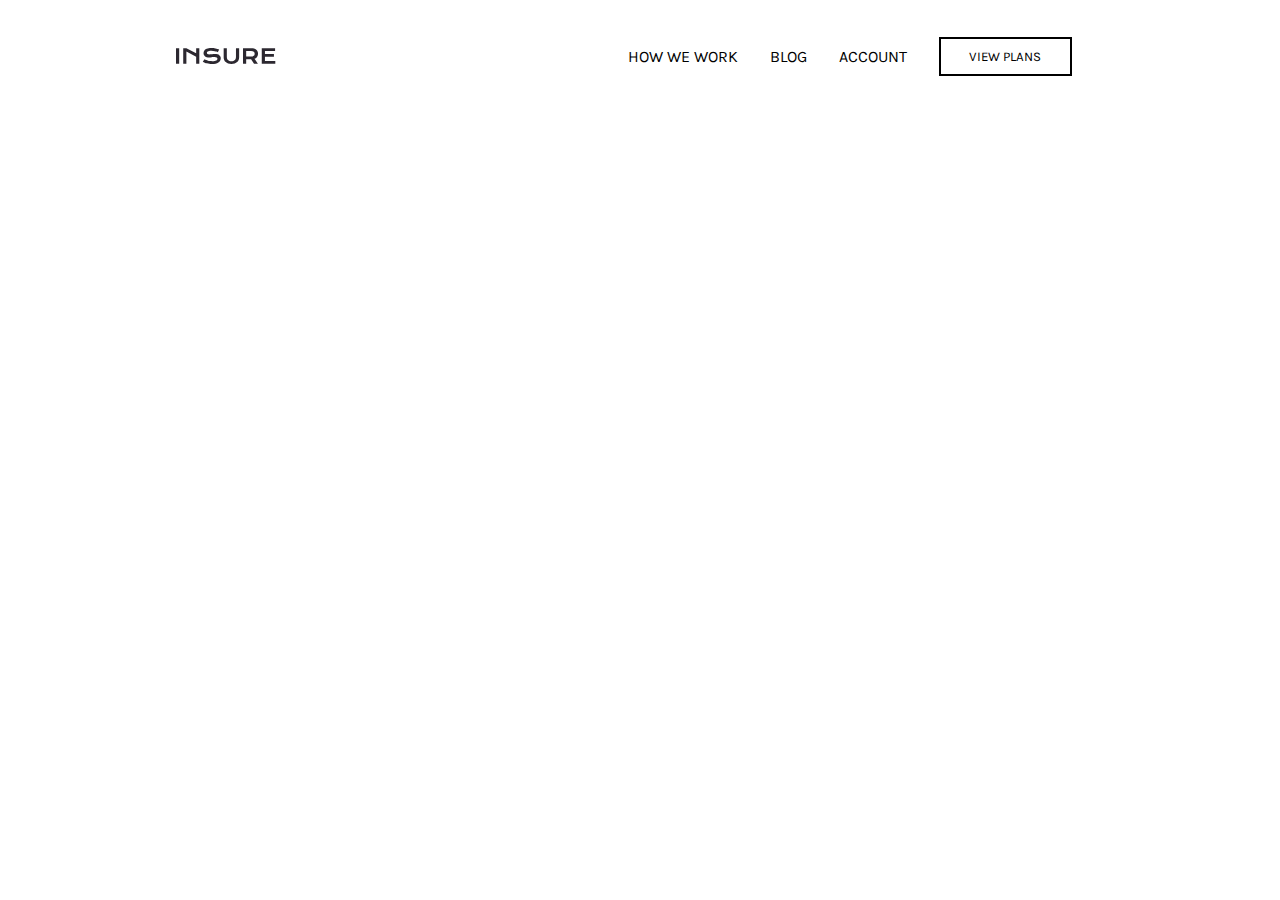
==== insure-landing-page-master/index.html @ 274b662e "navbar for insure landing page" ====
<!DOCTYPE html>
<html lang="en">
<head>
  <meta charset="UTF-8">
  <meta name="viewport" content="width=device-width, initial-scale=1.0"> <!-- displays site properly based on user's device -->

  <link rel="icon" type="image/png" sizes="32x32" href="./images/favicon-32x32.png">
  <link rel="stylesheet" href="./index.css">

  <link rel="preconnect" href="https://fonts.gstatic.com">
  <link href="https://fonts.googleapis.com/css2?family=DM+Serif+Display&display=swap" rel="stylesheet">

  <link rel="preconnect" href="https://fonts.gstatic.com">
  <link href="https://fonts.googleapis.com/css2?family=Karla:wght@400;700&display=swap" rel="stylesheet">

  <title>Frontend Mentor | Insure landing page</title>

  <!-- Feel free to remove these styles or customise in your own stylesheet 👍 -->
  <style>
    .attribution { font-size: 11px; text-align: center; }
    .attribution a { color: hsl(228, 45%, 44%); }
  </style>
</head>
<body>
<!-- 
  How we work
  Blog
  Account
  View plans

  Humanizing your insurance.

  Get your life insurance coverage easier and faster. We blend our expertise 
  and technology to help you find the plan that’s right for you. Ensure you 
  and your loved ones are protected.

  View plans

  We’re different

  Snappy Process

  Our application process can be completed in minutes, not hours. Don’t get 
  stuck filling in tedious forms.

  Affordable Prices

  We don’t want you worrying about high monthly costs. Our prices may be low, 
  but we still offer the best coverage possible.

  People First

  Our plans aren’t full of conditions and clauses to prevent payouts. We make 
  sure you’re covered when you need it.

  Find out more about how we work

  How we work

  Our company

  How we work
  Why Insure?
  View plans
  Reviews

  Help me

  FAQ
  Terms of use
  Privacy policy
  Cookies

  Contact

  Sales
  Support
  Live chat

  Others

  Careers
  Press
  Licenses -->
  <div class="container">
    <nav class="navBar">
      <img src="./images/logo.svg"/>
      <ul class="linksContainer">
        <li class="navLink">HOW WE WORK</li>
        <li class="navLink">BLOG</li>
        <li class="navLink">ACCOUNT</li>
        <li class="navLink">
          <button class="btn">VIEW PLANS</button>
        </li>
      </ul>
    </nav>

  </div>
  
  <!-- <div class="attribution">
    Challenge by <a href="https://www.frontendmentor.io?ref=challenge" target="_blank">Frontend Mentor</a>. 
    Coded by <a href="#">Your Name Here</a>.
  </div> -->
</body>
</html>
---- insure-landing-page-master/index.css ----
*{
    padding: 0%;
    margin: 0%;
    font-family: 'Karla';
}

body{
    height:100vh;
}

.container{
    height:100%;
}

.navBar{
    display: flex;
    flex-direction: row;
    justify-content: space-around;
    align-items: center;
    height:12.5%;
    font-family: 'DM Serif Display';
}

.navBar img{
    height:1em;
    cursor: pointer;
}

.navBar ul{
    display: flex;
    justify-content: space-between;
    align-items: center;
    list-style: none;
}

.navLink{
    margin-right: 2em;
    cursor: pointer;
}

.btn{
    padding:0.75em;
    width:10em;
    background-color: transparent;
    cursor: pointer;
    border: 2px solid black;
}

.btn:hover{
    color:white;
    background-color: hsl(270, 9%, 17%);
}
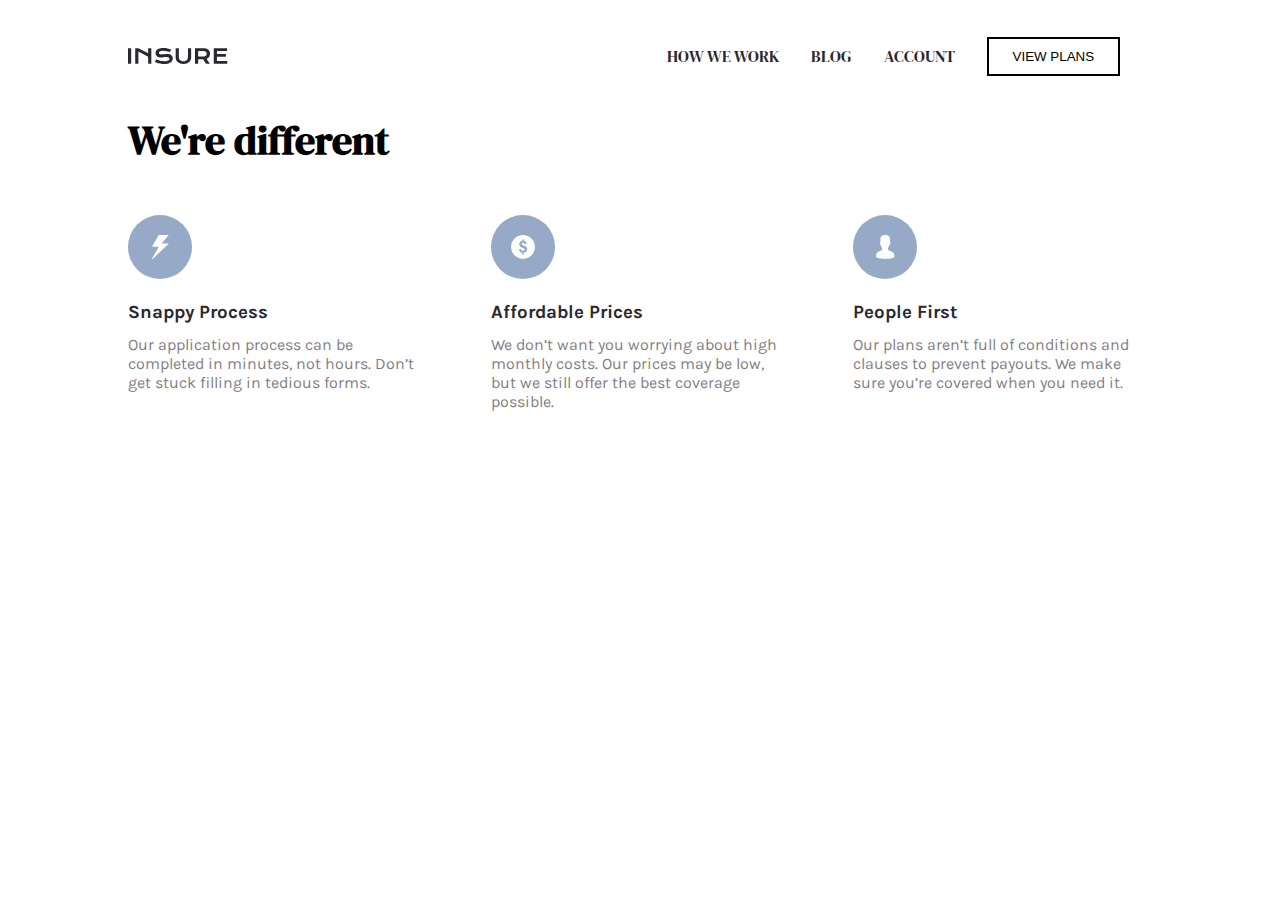
==== commit df2e6ac7: "we are different section" ====
--- a/insure-landing-page-master/index.html
+++ b/insure-landing-page-master/index.html
@@ -13,6 +13,8 @@
   <link rel="preconnect" href="https://fonts.gstatic.com">
   <link href="https://fonts.googleapis.com/css2?family=Karla:wght@400;700&display=swap" rel="stylesheet">
 
+  
+
   <title>Frontend Mentor | Insure landing page</title>
 
   <!-- Feel free to remove these styles or customise in your own stylesheet 👍 -->
@@ -23,36 +25,6 @@
 </head>
 <body>
 <!-- 
-  How we work
-  Blog
-  Account
-  View plans
-
-  Humanizing your insurance.
-
-  Get your life insurance coverage easier and faster. We blend our expertise 
-  and technology to help you find the plan that’s right for you. Ensure you 
-  and your loved ones are protected.
-
-  View plans
-
-  We’re different
-
-  Snappy Process
-
-  Our application process can be completed in minutes, not hours. Don’t get 
-  stuck filling in tedious forms.
-
-  Affordable Prices
-
-  We don’t want you worrying about high monthly costs. Our prices may be low, 
-  but we still offer the best coverage possible.
-
-  People First
-
-  Our plans aren’t full of conditions and clauses to prevent payouts. We make 
-  sure you’re covered when you need it.
-
   Find out more about how we work
 
   How we work
@@ -83,7 +55,8 @@
   Press
   Licenses -->
   <div class="container">
-    <nav class="navBar">
+    
+    <nav class="nav-bar">
       <img src="./images/logo.svg"/>
       <ul class="linksContainer">
         <li class="navLink">HOW WE WORK</li>
@@ -95,6 +68,30 @@
       </ul>
     </nav>
 
+    <div class="different-section">
+      <h2>We're different</h2>
+      <div class="perks">
+        <div class="perk-column perk-column-1">
+          <img class="perk-image" src="./images/icon-snappy-process.svg"/>
+          <h3>Snappy Process</h4>
+          <p>Our application process can be completed in minutes, not hours. Don’t get 
+            stuck filling in tedious forms.</p>
+        </div>
+        <div class="perk-column perk-column-2">
+          <img class="perk-image" src="./images/icon-affordable-prices.svg"/>
+          <h3>Affordable Prices</h4>
+          <p>We don’t want you worrying about high monthly costs. Our prices may be low, 
+            but we still offer the best coverage possible.</p>
+        </div>
+        <div class="perk-column perk-column-3">
+          <img class="perk-image" src="./images/icon-people-first.svg"/>
+          <h3>People First</h4>
+          <p>Our plans aren’t full of conditions and clauses to prevent payouts. We make 
+            sure you’re covered when you need it.</p>
+        </div>
+      </div>
+    </div>
+
   </div>
   
   <!-- <div class="attribution">
--- a/insure-landing-page-master/index.css
+++ b/insure-landing-page-master/index.css
@@ -1,41 +1,46 @@
 *{
     padding: 0%;
     margin: 0%;
-    font-family: 'Karla';
+    /* font-family: 'Karla'; */
 }
 
 body{
     height:100vh;
+    font-family: 'Karla';
+
 }
 
 .container{
     height:100%;
 }
 
-.navBar{
+.nav-bar{
     display: flex;
     flex-direction: row;
-    justify-content: space-around;
+    justify-content:space-between;
     align-items: center;
     height:12.5%;
     font-family: 'DM Serif Display';
 }
 
-.navBar img{
+.nav-bar img{
     height:1em;
     cursor: pointer;
+    margin-left:10%;
 }
 
-.navBar ul{
+.nav-bar ul{
     display: flex;
     justify-content: space-between;
     align-items: center;
     list-style: none;
+    margin-right: 10%;
 }
 
 .navLink{
     margin-right: 2em;
     cursor: pointer;
+    color:hsl(270, 9%, 17%)
 }
 
 .btn{
@@ -49,4 +54,52 @@
 .btn:hover{
     color:white;
     background-color: hsl(270, 9%, 17%);
+}
+
+.different-section{
+    height:50%;
+}
+
+.different-section h2{
+    margin-left: 10%;
+    font-size: 2.5em;
+    font-weight: 700;
+    grid-column-start: 1;
+    font-family: 'DM Serif Display',cursive;
+}
+
+.perks{
+    display: grid;
+    gap:5%;
+    grid-template-columns: 5% 1fr 1fr 1fr 5%;
+    grid-auto-rows: auto;
+}
+
+.perk-column img{
+    margin-top:3em;
+}
+
+.perk-column h3{
+    margin-top:1em;
+    color:hsl(270, 9%, 17%)
+}
+
+.perk-column p{
+    margin-top:0.75em;
+    color:hsl(273, 4%, 51%)
+}
+
+.perk-column-1{
+    grid-column: 2/span 1;
+}
+.perk-column-2{
+    grid-column: 3/span 1;
+}
+.perk-column-3{
+    grid-column: 4/span 1;
+}
+
+.perk-image{
+    width:4em;
+    height:4em;
 }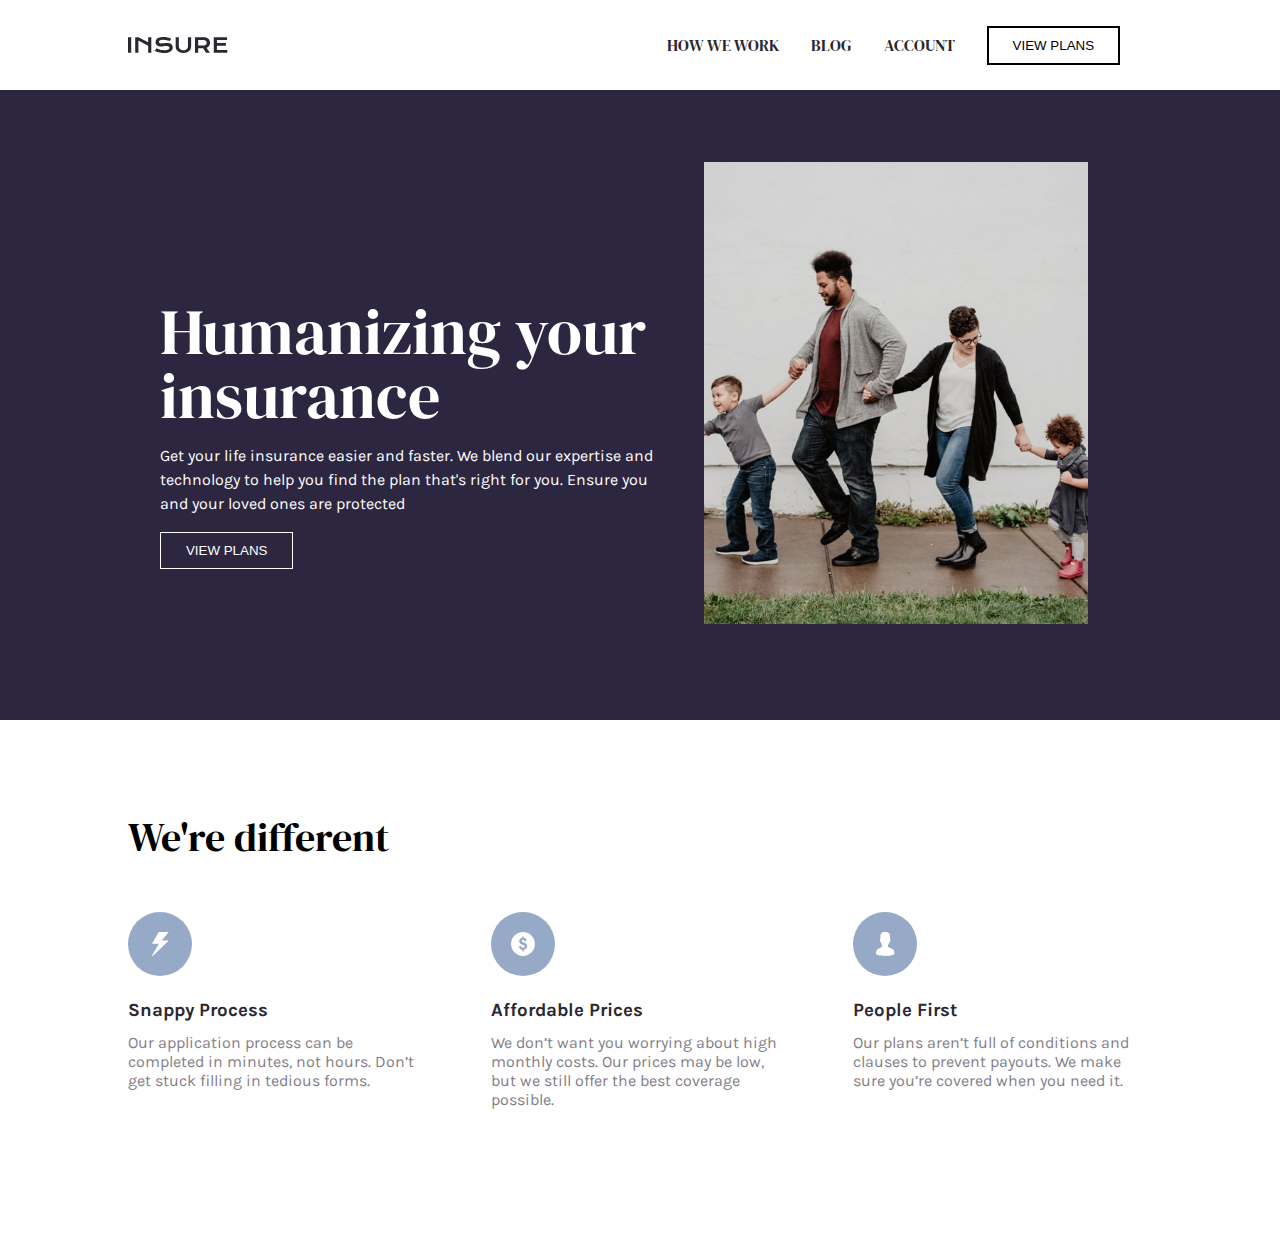
==== commit d8815c25: "initial main section layout" ====
--- a/insure-landing-page-master/index.html
+++ b/insure-landing-page-master/index.html
@@ -68,6 +68,22 @@
       </ul>
     </nav>
 
+
+    <div class="main-section">
+      <div class="test"></div>
+      <img src="./images/image-intro-desktop.jpg"/>
+      <div class="main-text">
+        <h1>Humanizing your insurance</h1>
+        <p>
+          Get your life insurance easier and faster. We blend our expertise and technology 
+          to help you find the plan that's right for you. Ensure you and your loved ones are protected
+        </p>
+  
+        <button class="btn">VIEW PLANS</button>
+        
+      </div>
+    </div>
+
     <div class="different-section">
       <h2>We're different</h2>
       <div class="perks">
--- a/insure-landing-page-master/index.css
+++ b/insure-landing-page-master/index.css
@@ -14,12 +14,14 @@
     height:100%;
 }
 
+/* Navbar section class */
+
 .nav-bar{
     display: flex;
     flex-direction: row;
     justify-content:space-between;
     align-items: center;
-    height:12.5%;
+    height:10%;
     font-family: 'DM Serif Display';
 }
 
@@ -56,6 +58,8 @@
     background-color: hsl(270, 9%, 17%);
 }
 
+/* Perks section class */
+
 .different-section{
     height:50%;
 }
@@ -63,9 +67,8 @@
 .different-section h2{
     margin-left: 10%;
     font-size: 2.5em;
-    font-weight: 700;
-    grid-column-start: 1;
-    font-family: 'DM Serif Display',cursive;
+    font-weight: 400;
+    font-family: 'DM Serif Display';
 }
 
 .perks{
@@ -102,4 +105,61 @@
 .perk-image{
     width:4em;
     height:4em;
-}+}
+
+/* Main section class */
+
+.main-section{
+    display: grid;
+    height:80%;
+    column-gap: 2em;
+    grid-template-columns: 10% 40% 40% 10%;
+    grid-template-rows: 10% auto 12.5% 12.5%;
+}
+
+.test{
+    background-color: hsl(256, 26%, 20%);
+    grid-row: 1/span 3;
+    grid-column: 1/-1;
+}
+
+.main-text{
+    grid-column: 2/span 1;
+    grid-row: 2/span 2;
+    display: flex;
+    flex-direction: column;
+    justify-content: center;
+}
+
+.main-section img{
+    grid-column:3/span 1;
+    grid-row: 2/-1;
+    object-fit: contain;
+    width:75%;
+}
+
+.main-text h1{
+    font-family: 'DM Serif Display';
+    font-weight: 400;
+    font-size:4em;
+    color: white;
+    line-height: 1em;
+    margin-bottom: 0.25em;
+}
+
+.main-text p{
+    color:white;
+    line-height: 1.5em;
+    margin-bottom:1em;
+} 
+
+.main-text button{
+    color:white;
+    border:1px solid white;
+    margin-bottom: 1em;
+}
+
+.main-text button:hover{
+    color:hsl(256, 26%, 20%);
+    background-color: white;
+}
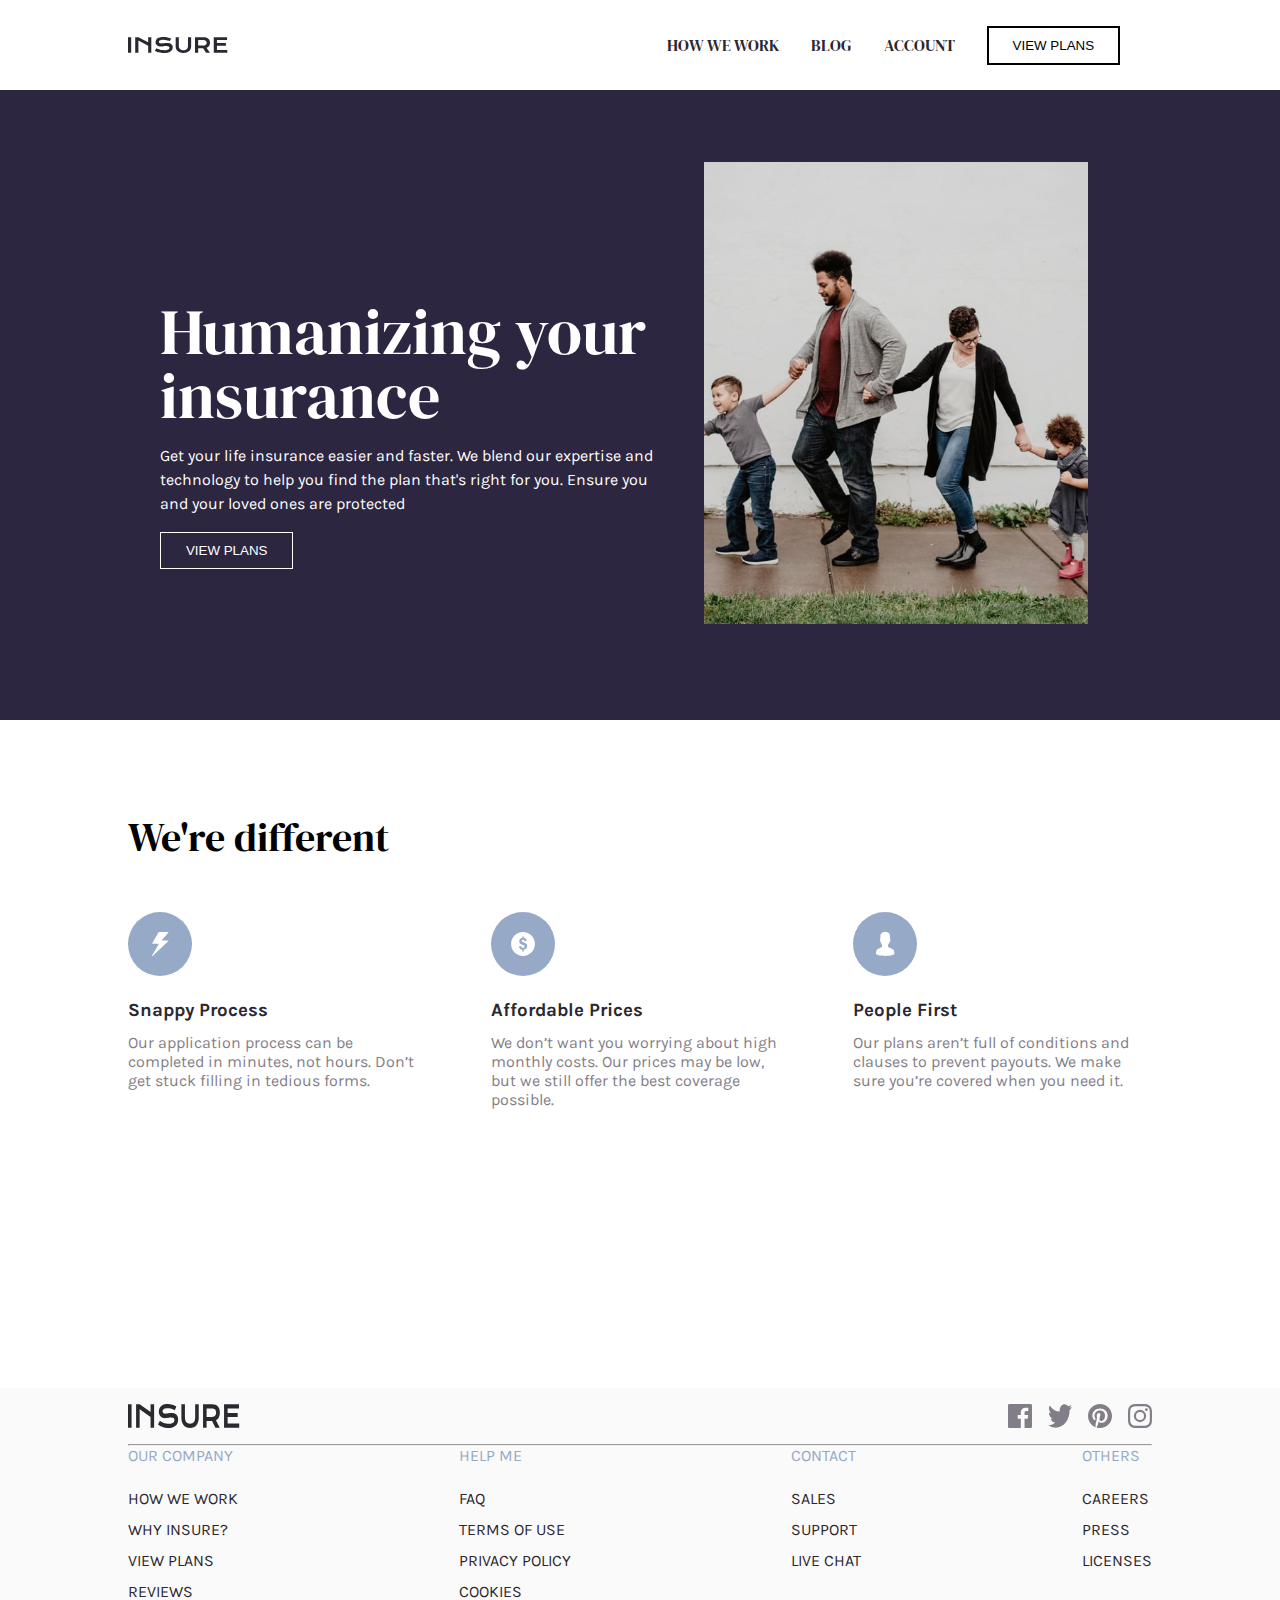
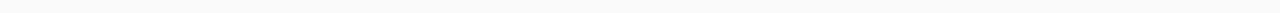
==== commit e143058c: "initial footer section" ====
--- a/insure-landing-page-master/index.html
+++ b/insure-landing-page-master/index.html
@@ -105,9 +105,51 @@
           <p>Our plans aren’t full of conditions and clauses to prevent payouts. We make 
             sure you’re covered when you need it.</p>
         </div>
+
       </div>
     </div>
-
+    <footer>
+      <div class="footer-container">
+        <div class="social">
+          <img src="./images/logo.svg"/>
+          <div class="social-media">
+            <img class="social-icon" src="./images/icon-facebook.svg"/>
+            <img class="social-icon" src="./images/icon-twitter.svg"/>
+            <img class="social-icon" src="./images/icon-pinterest.svg"/>
+            <img class="social-icon" src="./images/icon-instagram.svg"/>
+          </div>
+        </div>
+        <hr>
+        <div class="misc-information">
+          <div class="information-column">
+            <p class="misc-header">OUR COMPANY</p>
+            <p class="misc-option">HOW WE WORK</p>
+            <p class="misc-option">WHY INSURE?</p>
+            <p class="misc-option">VIEW PLANS</p>
+            <p class="misc-option">REVIEWS</p>
+          </div>
+          <div class="information-column">
+            <p class="misc-header">HELP ME</p>
+            <p class="misc-option">FAQ</p>
+            <p class="misc-option">TERMS OF USE</p>
+            <p class="misc-option">PRIVACY POLICY</p>
+            <p class="misc-option">COOKIES</p>
+          </div>
+          <div class="information-column">
+            <p class="misc-header">CONTACT</p>
+            <p class="misc-option">SALES</p>
+            <p class="misc-option">SUPPORT</p>
+            <p class="misc-option">LIVE CHAT</p>
+          </div>
+          <div class="information-column">
+            <p class="misc-header">OTHERS</p>
+            <p class="misc-option">CAREERS</p>
+            <p class="misc-option">PRESS</p>
+            <p class="misc-option">LICENSES</p>
+          </div>
+        </div>
+      </div>
+    </footer>
   </div>
   
   <!-- <div class="attribution">
--- a/insure-landing-page-master/index.css
+++ b/insure-landing-page-master/index.css
@@ -7,8 +7,10 @@
 body{
     height:100vh;
     font-family: 'Karla';
-
-}
+    overflow-x: hidden;
+
+}
+
 
 .container{
     height:100%;
@@ -58,54 +60,7 @@
     background-color: hsl(270, 9%, 17%);
 }
 
-/* Perks section class */
-
-.different-section{
-    height:50%;
-}
-
-.different-section h2{
-    margin-left: 10%;
-    font-size: 2.5em;
-    font-weight: 400;
-    font-family: 'DM Serif Display';
-}
-
-.perks{
-    display: grid;
-    gap:5%;
-    grid-template-columns: 5% 1fr 1fr 1fr 5%;
-    grid-auto-rows: auto;
-}
-
-.perk-column img{
-    margin-top:3em;
-}
-
-.perk-column h3{
-    margin-top:1em;
-    color:hsl(270, 9%, 17%)
-}
-
-.perk-column p{
-    margin-top:0.75em;
-    color:hsl(273, 4%, 51%)
-}
-
-.perk-column-1{
-    grid-column: 2/span 1;
-}
-.perk-column-2{
-    grid-column: 3/span 1;
-}
-.perk-column-3{
-    grid-column: 4/span 1;
-}
-
-.perk-image{
-    width:4em;
-    height:4em;
-}
+
 
 /* Main section class */
 
@@ -163,3 +118,103 @@
     color:hsl(256, 26%, 20%);
     background-color: white;
 }
+
+/* Perks section class */
+
+.different-section{
+    height:50%;
+}
+
+.different-section h2{
+    margin-left: 10%;
+    font-size: 2.5em;
+    font-weight: 400;
+    font-family: 'DM Serif Display';
+}
+
+.perks{
+    display: grid;
+    gap:5%;
+    grid-template-columns: 5% 1fr 1fr 1fr 5%;
+    grid-auto-rows: auto;
+}
+
+.perk-column img{
+    margin-top:3em;
+}
+
+.perk-column h3{
+    margin-top:1em;
+    color:hsl(270, 9%, 17%)
+}
+
+.perk-column p{
+    margin-top:0.75em;
+    color:hsl(273, 4%, 51%)
+}
+
+.perk-column-1{
+    grid-column: 2/span 1;
+}
+.perk-column-2{
+    grid-column: 3/span 1;
+}
+.perk-column-3{
+    grid-column: 4/span 1;
+}
+
+.perk-image{
+    width:4em;
+    height:4em;
+}
+
+/* Footer section classes*/
+
+hr{
+    background-color: hsl(0, 0%, 98%);
+}
+footer{
+    background-color: hsl(0, 0%, 98%);
+}
+
+.footer-container{
+    margin:10%;
+}
+
+.social{
+    display: flex;
+    justify-content: space-between;
+    padding-top:1em;
+    padding-bottom: 1em;
+}
+
+.social-media{
+    display: flex;
+    justify-content: space-around;
+}
+
+.social-icon{
+    padding-left:1em;
+    cursor: pointer;
+}
+
+.misc-information{
+    display: flex;
+    justify-content: space-between;
+}
+
+.information-column{
+    display: flex;
+    flex-direction: column;
+}
+
+.misc-header{
+    color:hsl(216, 30%, 68%);
+    padding-bottom:1.5em;
+}
+
+.misc-option{
+    color:hsl(270, 9%, 17%);
+    padding-bottom: 0.75em;
+    cursor: pointer;
+}
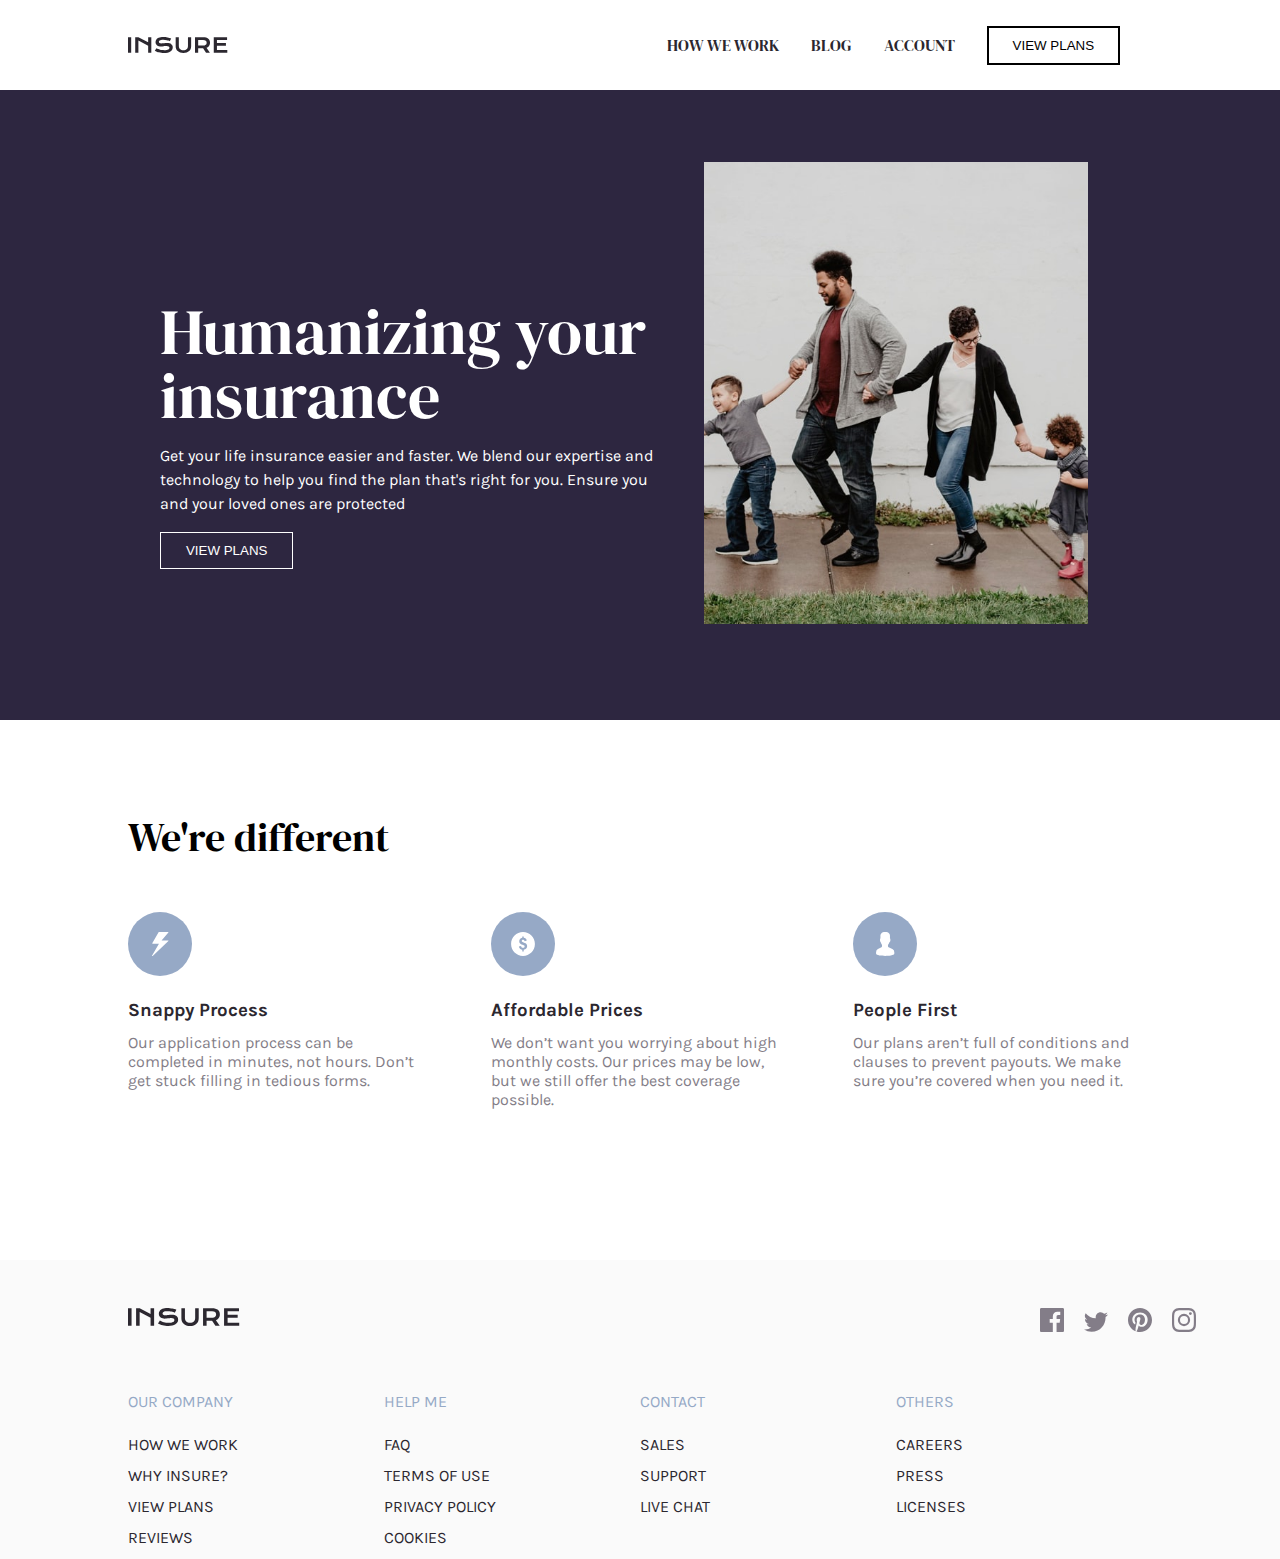
==== commit b92c7d96: "footer using grid" ====
--- a/insure-landing-page-master/index.html
+++ b/insure-landing-page-master/index.html
@@ -110,43 +110,39 @@
     </div>
     <footer>
       <div class="footer-container">
-        <div class="social">
-          <img src="./images/logo.svg"/>
-          <div class="social-media">
-            <img class="social-icon" src="./images/icon-facebook.svg"/>
-            <img class="social-icon" src="./images/icon-twitter.svg"/>
-            <img class="social-icon" src="./images/icon-pinterest.svg"/>
-            <img class="social-icon" src="./images/icon-instagram.svg"/>
-          </div>
+        <img src="./images/logo.svg"/>
+        <div class="social-media">
+          <img class="social-icon" src="./images/icon-facebook.svg"/>
+          <img class="social-icon" src="./images/icon-twitter.svg"/>
+          <img class="social-icon" src="./images/icon-pinterest.svg"/>
+          <img class="social-icon" src="./images/icon-instagram.svg"/>
         </div>
-        <hr>
-        <div class="misc-information">
-          <div class="information-column">
-            <p class="misc-header">OUR COMPANY</p>
-            <p class="misc-option">HOW WE WORK</p>
-            <p class="misc-option">WHY INSURE?</p>
-            <p class="misc-option">VIEW PLANS</p>
-            <p class="misc-option">REVIEWS</p>
-          </div>
-          <div class="information-column">
-            <p class="misc-header">HELP ME</p>
-            <p class="misc-option">FAQ</p>
-            <p class="misc-option">TERMS OF USE</p>
-            <p class="misc-option">PRIVACY POLICY</p>
-            <p class="misc-option">COOKIES</p>
-          </div>
-          <div class="information-column">
-            <p class="misc-header">CONTACT</p>
-            <p class="misc-option">SALES</p>
-            <p class="misc-option">SUPPORT</p>
-            <p class="misc-option">LIVE CHAT</p>
-          </div>
-          <div class="information-column">
-            <p class="misc-header">OTHERS</p>
-            <p class="misc-option">CAREERS</p>
-            <p class="misc-option">PRESS</p>
-            <p class="misc-option">LICENSES</p>
-          </div>
+        <!-- <hr> -->
+        <div class="information-column information-column-1">
+          <p class="misc-header">OUR COMPANY</p>
+          <p class="misc-option">HOW WE WORK</p>
+          <p class="misc-option">WHY INSURE?</p>
+          <p class="misc-option">VIEW PLANS</p>
+          <p class="misc-option">REVIEWS</p>
+        </div>
+        <div class="information-column information-column-2">
+          <p class="misc-header">HELP ME</p>
+          <p class="misc-option">FAQ</p>
+          <p class="misc-option">TERMS OF USE</p>
+          <p class="misc-option">PRIVACY POLICY</p>
+          <p class="misc-option">COOKIES</p>
+        </div>
+        <div class="information-column information-column-3">
+          <p class="misc-header">CONTACT</p>
+          <p class="misc-option">SALES</p>
+          <p class="misc-option">SUPPORT</p>
+          <p class="misc-option">LIVE CHAT</p>
+        </div>
+        <div class="information-column information-column-4">
+          <p class="misc-header">OTHERS</p>
+          <p class="misc-option">CAREERS</p>
+          <p class="misc-option">PRESS</p>
+          <p class="misc-option">LICENSES</p>
         </div>
       </div>
     </footer>
--- a/insure-landing-page-master/index.css
+++ b/insure-landing-page-master/index.css
@@ -178,19 +178,25 @@
 }
 
 .footer-container{
-    margin:10%;
-}
+   
+    padding-top:3em;
+    display: grid;
+    grid-template-columns: repeat(10,1fr);
+    grid-template-rows: 1fr 2fr;
+}
+
+
 
 .social{
-    display: flex;
-    justify-content: space-between;
-    padding-top:1em;
-    padding-bottom: 1em;
+    grid-column: 2/-1;
+}
+
+.footer-container img{
+    grid-column: 2/span 1;
 }
 
 .social-media{
-    display: flex;
-    justify-content: space-around;
+    grid-column: 9/span 2;
 }
 
 .social-icon{
@@ -199,14 +205,33 @@
 }
 
 .misc-information{
-    display: flex;
-    justify-content: space-between;
+    grid-row: 2/-1;
+    grid-column: 2/-1;
+    
 }
 
 .information-column{
+
     display: flex;
     flex-direction: column;
 }
+
+.information-column-1{
+    grid-column: 2/span 1;
+}
+
+.information-column-2{
+    grid-column: 4/span 1;
+}
+
+.information-column-3{
+    grid-column: 6/span 1;
+}
+
+.information-column-4{
+    grid-column: 8/span 1;
+}
+
 
 .misc-header{
     color:hsl(216, 30%, 68%);
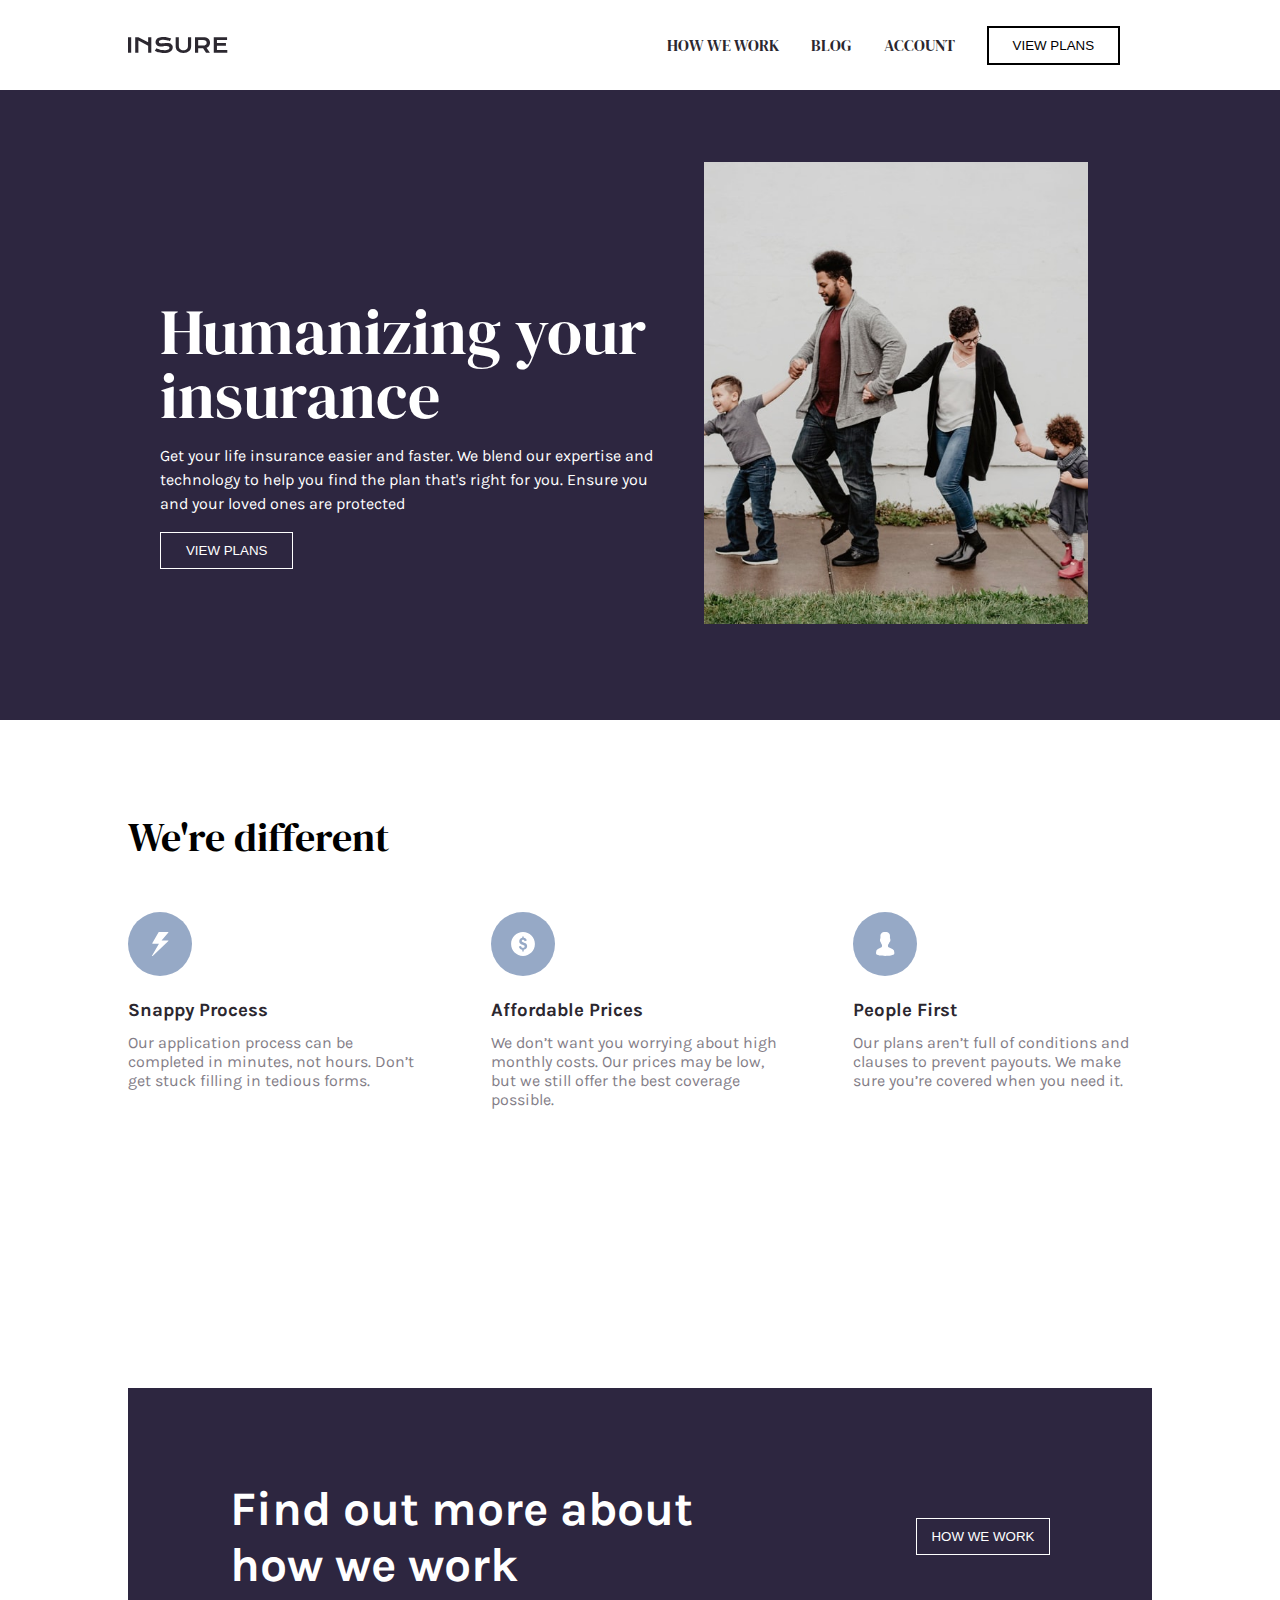
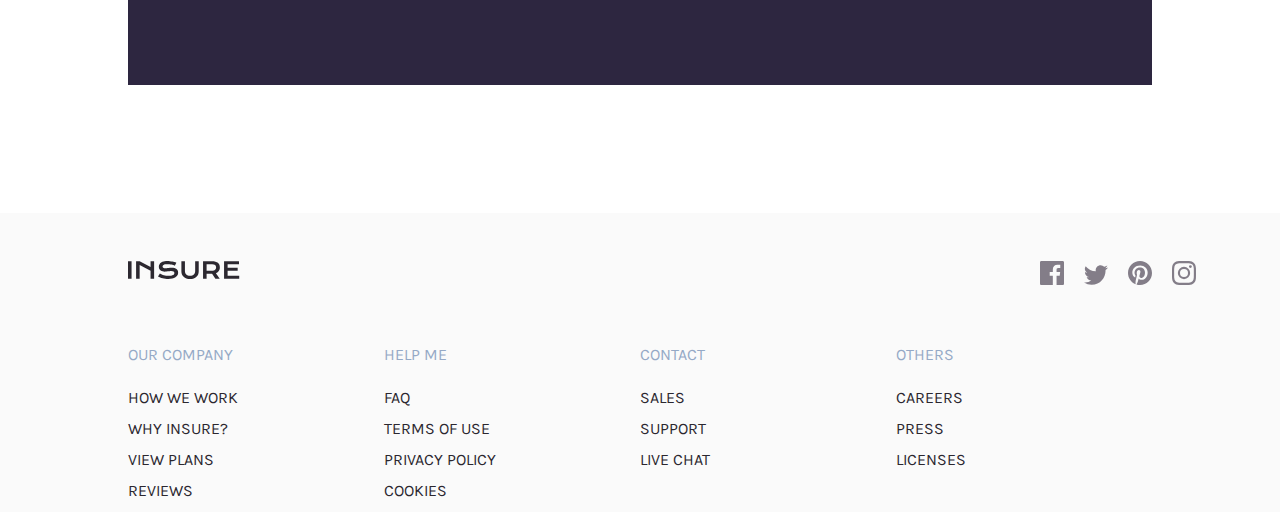
==== commit 834c78dc: "how we work section" ====
--- a/insure-landing-page-master/index.html
+++ b/insure-landing-page-master/index.html
@@ -108,9 +108,16 @@
 
       </div>
     </div>
+
+    <div class="how-we-work">
+      <h2>Find out more about how we work</h2>
+      <button class="btn">HOW WE WORK</button>
+    </div>
+
+    
     <footer>
       <div class="footer-container">
-        <img src="./images/logo.svg"/>
+        <img class="footer-logo" src="./images/logo.svg"/>
         <div class="social-media">
           <img class="social-icon" src="./images/icon-facebook.svg"/>
           <img class="social-icon" src="./images/icon-twitter.svg"/>
--- a/insure-landing-page-master/index.css
+++ b/insure-landing-page-master/index.css
@@ -143,6 +143,7 @@
     margin-top:3em;
 }
 
+
 .perk-column h3{
     margin-top:1em;
     color:hsl(270, 9%, 17%)
@@ -167,6 +168,37 @@
     width:4em;
     height:4em;
 }
+
+
+/* How we work classes */
+
+.how-we-work{
+    margin:10%;
+    color:white;
+    background-color: hsl(256, 26%, 20%);
+    height:33%;
+    display: flex;
+    justify-content: space-between;
+    align-items: center;
+}
+
+.how-we-work h2{
+    font-size: 3em;
+    margin-left:10%;
+    width:50%;
+}
+
+.how-we-work .btn{
+    color:white;
+    border:1px solid white;
+    margin-right: 10%;
+}
+
+.how-we-work .btn:hover{
+    color:hsl(256, 26%, 20%);
+    background-color: white;
+}
+
 
 /* Footer section classes*/
 
@@ -191,7 +223,7 @@
     grid-column: 2/-1;
 }
 
-.footer-container img{
+.footer-logo{
     grid-column: 2/span 1;
 }
 
@@ -200,8 +232,14 @@
 }
 
 .social-icon{
+    filter:brightness(100%);
     padding-left:1em;
     cursor: pointer;
+}
+
+.social-icon:hover{
+    filter:brightness(25%);
+    transition: all 0.5s ease;
 }
 
 .misc-information{
@@ -243,3 +281,7 @@
     padding-bottom: 0.75em;
     cursor: pointer;
 }
+
+.misc-option:hover{
+    text-decoration: underline;
+}
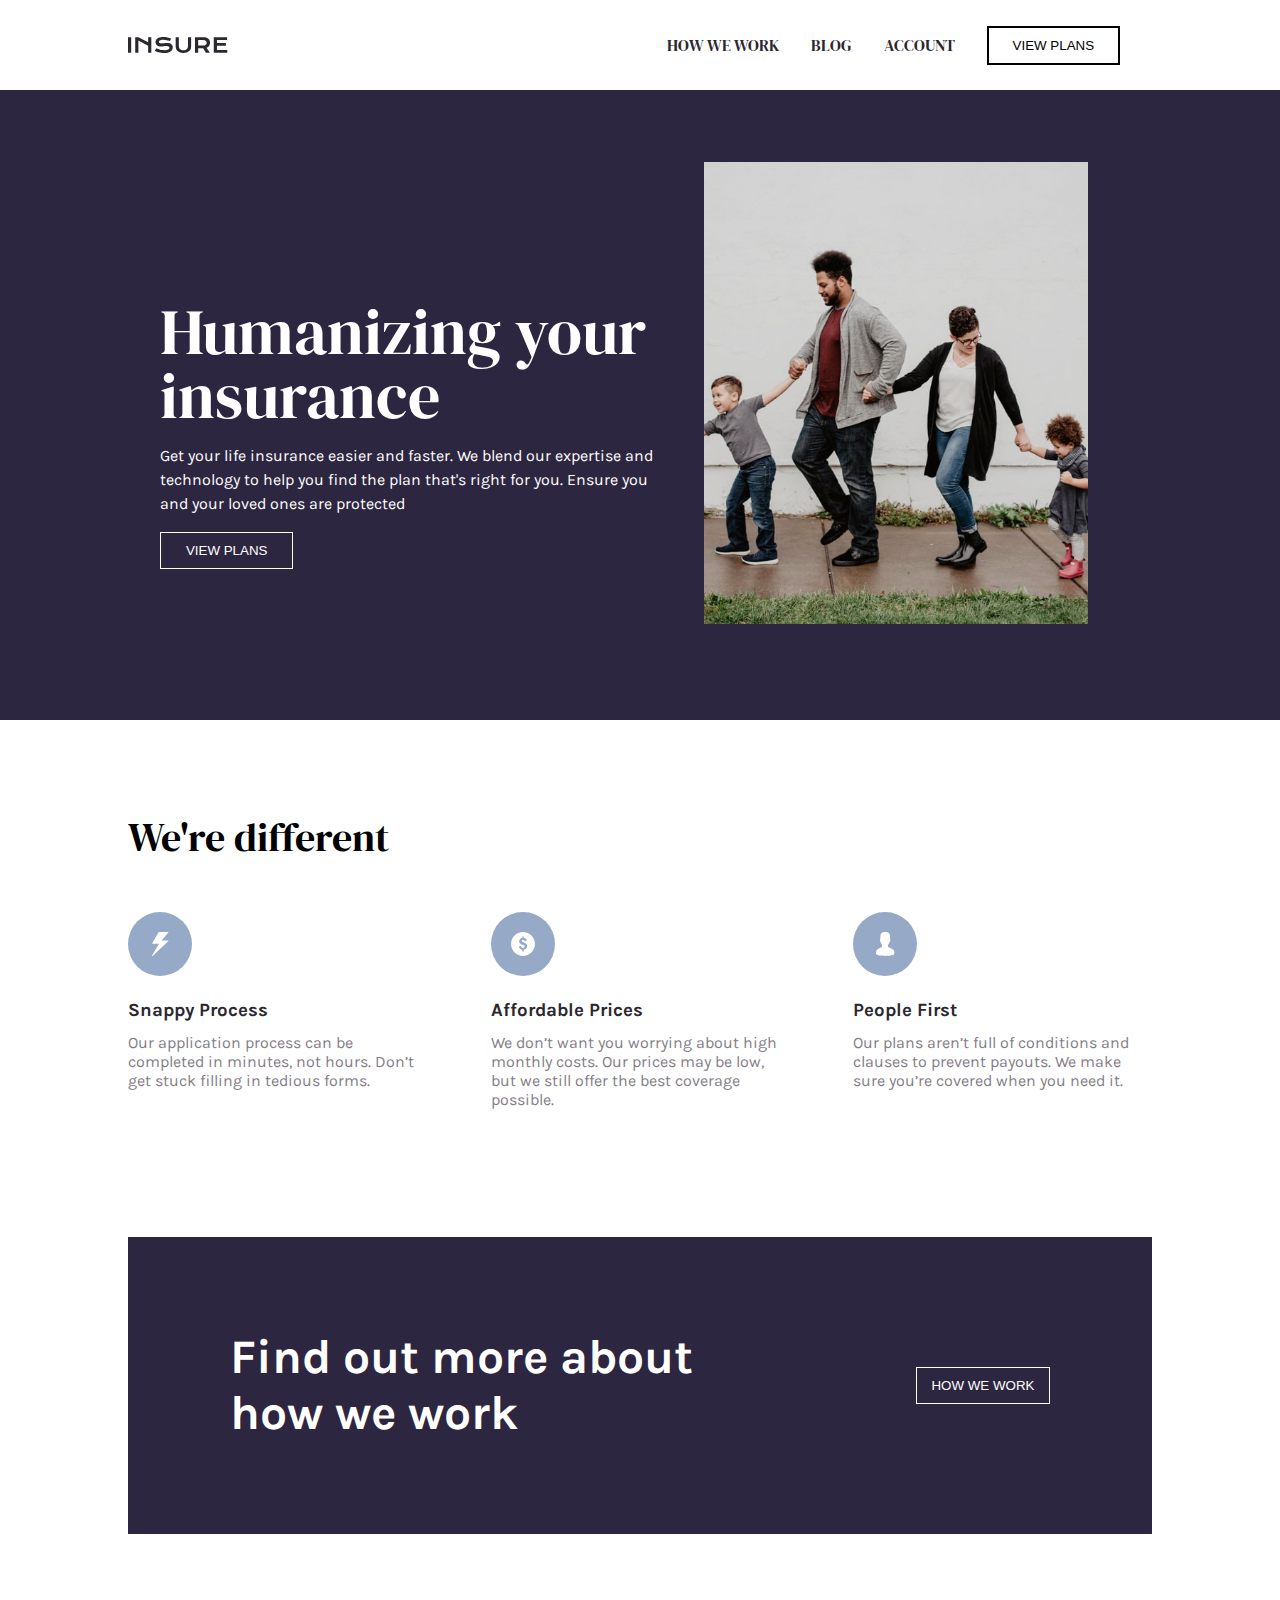
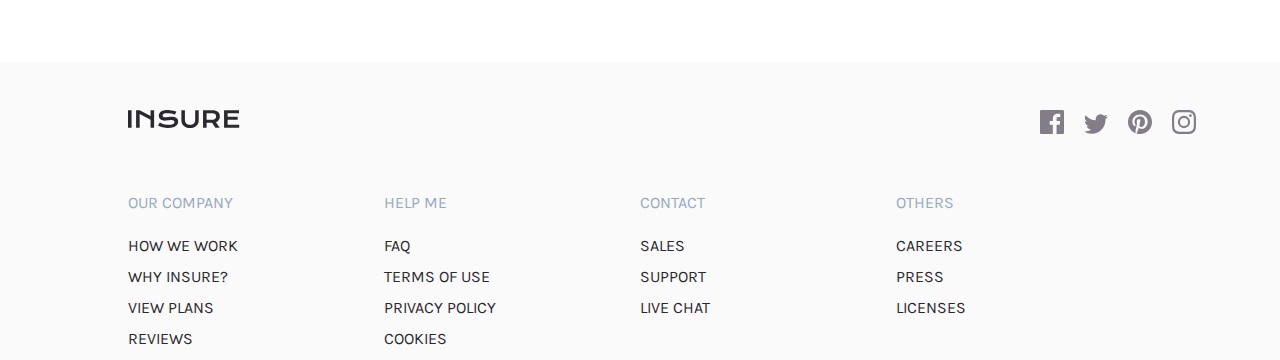
==== commit 4ada2dfe: "some work on mobile view" ====
--- a/insure-landing-page-master/index.html
+++ b/insure-landing-page-master/index.html
@@ -24,40 +24,11 @@
   </style>
 </head>
 <body>
-<!-- 
-  Find out more about how we work
-
-  How we work
-
-  Our company
-
-  How we work
-  Why Insure?
-  View plans
-  Reviews
-
-  Help me
-
-  FAQ
-  Terms of use
-  Privacy policy
-  Cookies
-
-  Contact
-
-  Sales
-  Support
-  Live chat
-
-  Others
-
-  Careers
-  Press
-  Licenses -->
   <div class="container">
-    
     <nav class="nav-bar">
       <img src="./images/logo.svg"/>
+      <label for="hamburger">&#9776;</label>
+      <input type="checkbox" id="hamburger"/>
       <ul class="linksContainer">
         <li class="navLink">HOW WE WORK</li>
         <li class="navLink">BLOG</li>
@@ -66,12 +37,13 @@
           <button class="btn">VIEW PLANS</button>
         </li>
       </ul>
+      
     </nav>
 
 
     <div class="main-section">
-      <div class="test"></div>
       <img src="./images/image-intro-desktop.jpg"/>
+      <div class="background"></div>
       <div class="main-text">
         <h1>Humanizing your insurance</h1>
         <p>
--- a/insure-landing-page-master/index.css
+++ b/insure-landing-page-master/index.css
@@ -25,6 +25,11 @@
     align-items: center;
     height:10%;
     font-family: 'DM Serif Display';
+    position: sticky;
+}
+
+.nav-bar label, #hamburger{
+    display: none;
 }
 
 .nav-bar img{
@@ -33,7 +38,7 @@
     margin-left:10%;
 }
 
-.nav-bar ul{
+.linksContainer{
     display: flex;
     justify-content: space-between;
     align-items: center;
@@ -72,7 +77,7 @@
     grid-template-rows: 10% auto 12.5% 12.5%;
 }
 
-.test{
+.background{
     background-color: hsl(256, 26%, 20%);
     grid-row: 1/span 3;
     grid-column: 1/-1;
@@ -91,6 +96,7 @@
     grid-row: 2/-1;
     object-fit: contain;
     width:75%;
+    z-index: 1;
 }
 
 .main-text h1{
@@ -122,7 +128,7 @@
 /* Perks section class */
 
 .different-section{
-    height:50%;
+    /* height:60%; */
 }
 
 .different-section h2{
@@ -209,8 +215,7 @@
     background-color: hsl(0, 0%, 98%);
 }
 
-.footer-container{
-   
+.footer-container{   
     padding-top:3em;
     display: grid;
     grid-template-columns: repeat(10,1fr);
@@ -285,3 +290,151 @@
 .misc-option:hover{
     text-decoration: underline;
 }
+@media only screen and (max-width:720px){
+    body{
+        overflow-x: hidden;
+    }
+    .container{
+        width:100%;
+    }
+
+    .linksContainer{
+        display: none;
+    }
+
+    .nav-bar{
+        height:auto;
+        min-height:10%;
+    }
+
+
+    .nav-bar input:checked ~ .linksContainer { 
+        display: flex;
+        flex-direction: column; 
+        height:300px;
+    }
+    
+    .nav-bar label{ 
+        position:absolute;
+        right:0%;
+        top:25%;
+        display: inline-block; 
+        color: hsl(270, 9%, 17%);
+        border: 1px solid hsl(270, 9%, 17%);
+        font-style: normal;
+        font-size: 1.2em;
+        padding: 0.25em;
+        padding-left:0.4em;
+        padding-right: 0.4em;
+        margin-right:1em;
+    }
+
+
+
+    .navLink{
+        box-sizing: border-box;
+        display: block;
+        width: 100%;
+        border-top: 1px solid #333;
+    }
+
+
+    .nav-bar img{
+        margin-left:1em;
+    }
+
+    .main-section{
+        display: grid;
+        grid-template-columns: 100%;
+        grid-template-rows: 50% 10% 40%;
+        row-gap: 0;
+        height:100%;
+    }
+
+    .main-section img{
+        grid-column: 1/span 1;
+        grid-row: 1/span 2;
+        width:100%;
+    }
+
+    .main-text{
+        color:white;
+        grid-row:3/span 1;
+        grid-column: 1/span 1;
+        text-align: center;
+        justify-content: flex-start;
+        padding-left:1em;
+        padding-right:1em;
+        align-items: center;
+    }
+
+    .main-text h1{
+        font-size:3em;
+    }
+
+    .background{
+        grid-column: 1/span 1;
+        grid-row: 2/span 2;
+    }
+
+    .different-section{
+        margin:0 auto;
+    }
+
+    .perks{
+        display: flex;
+        flex-direction: column;
+        align-items: center;
+        justify-content: center;
+    }
+
+    .perk-column{
+        display: flex;
+        flex-direction: column;
+        align-items: center;
+        justify-content: center;
+        width: 75%;
+        text-align: center;
+    }
+
+    .how-we-work{
+        flex-direction: column;
+        justify-content: center;
+    }
+
+    .how-we-work h2{
+        width:75%;
+        margin:5%;
+        text-align: center;
+        font-size: 2em;
+    }
+
+    .how-we-work .btn{
+        margin:5%;
+    }
+
+    .footer-container{
+        display: flex;
+        flex-direction: column;
+        justify-content: center;
+        align-items: center;
+    }
+
+    .footer-logo{
+        padding-bottom: 1em;
+    }
+    .misc-header{
+        padding-bottom: 0.75em;
+    }
+    .social-media{
+        padding-bottom: 2em;
+    }
+    .information-column{
+        padding-bottom: 0.75em;
+        width:50%;
+        display: flex;
+        flex-direction: column;
+        justify-content: center;
+        align-items: center;
+    }
+}